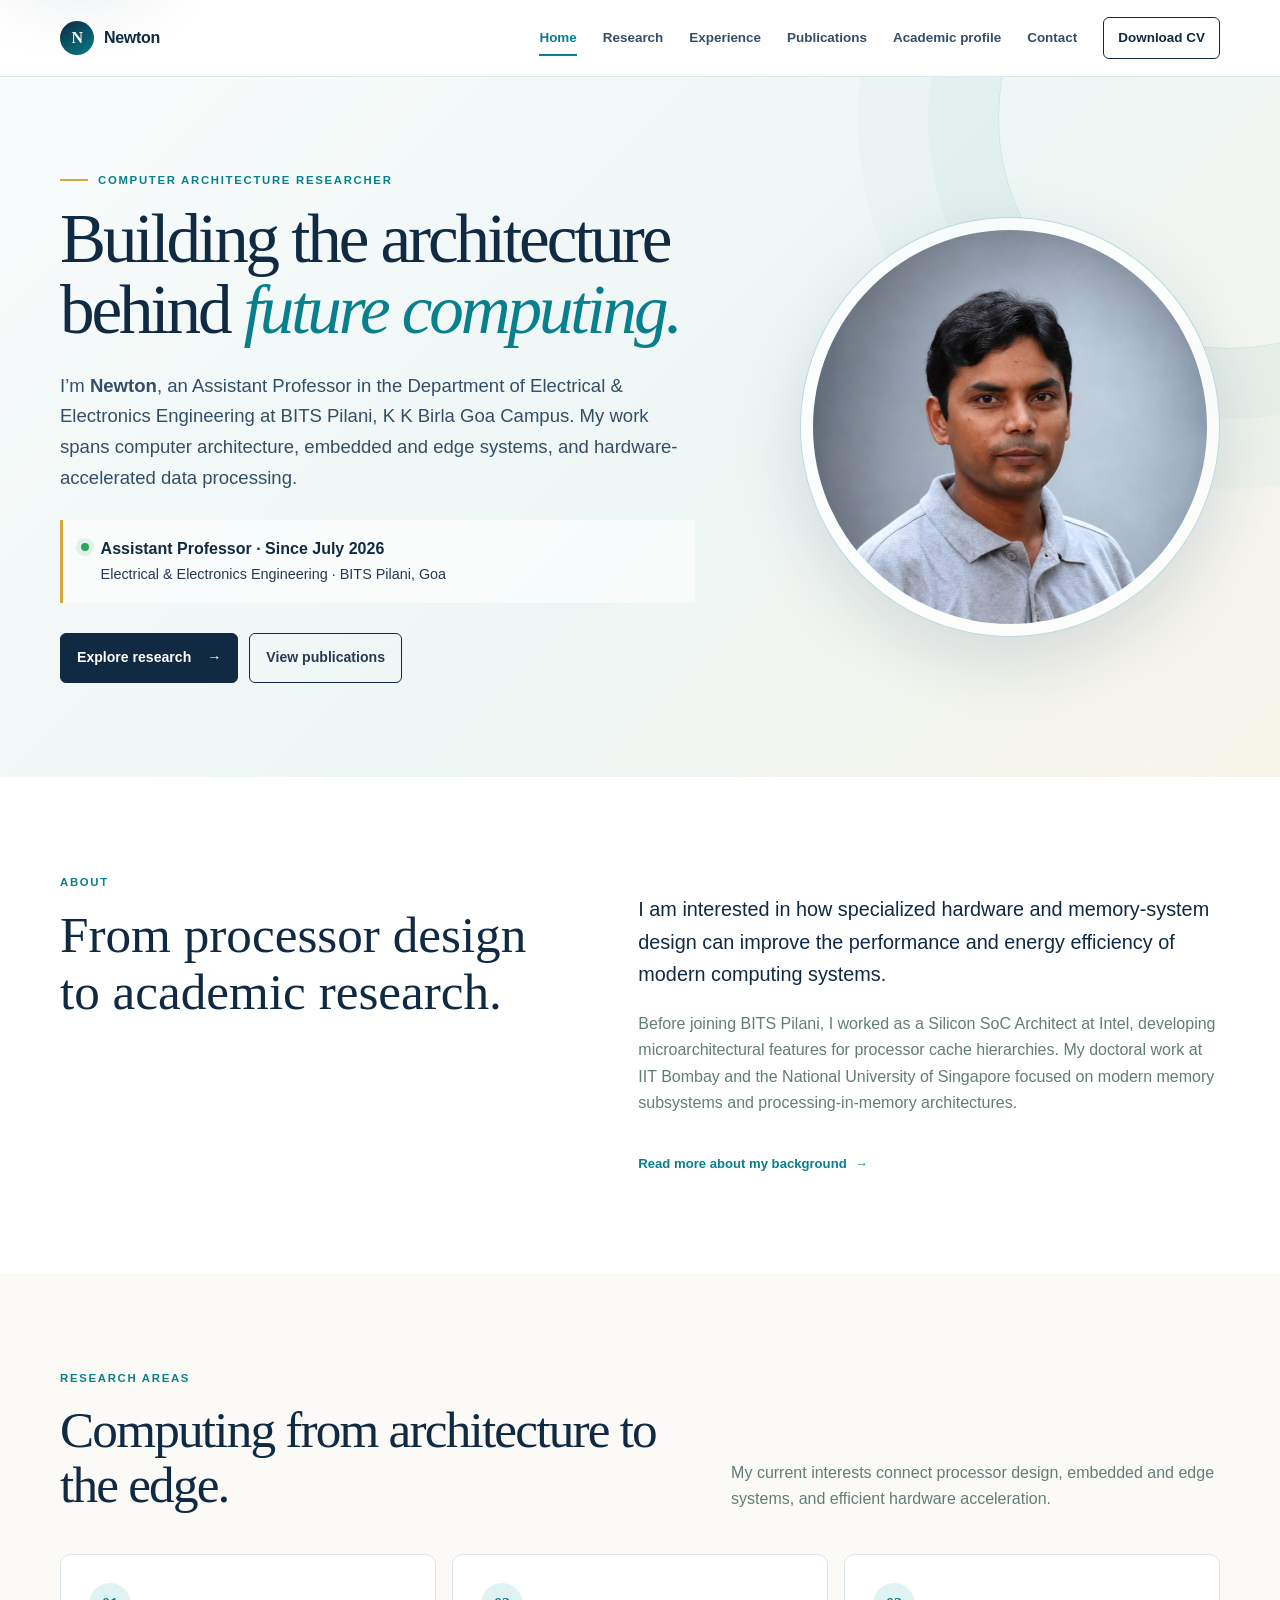
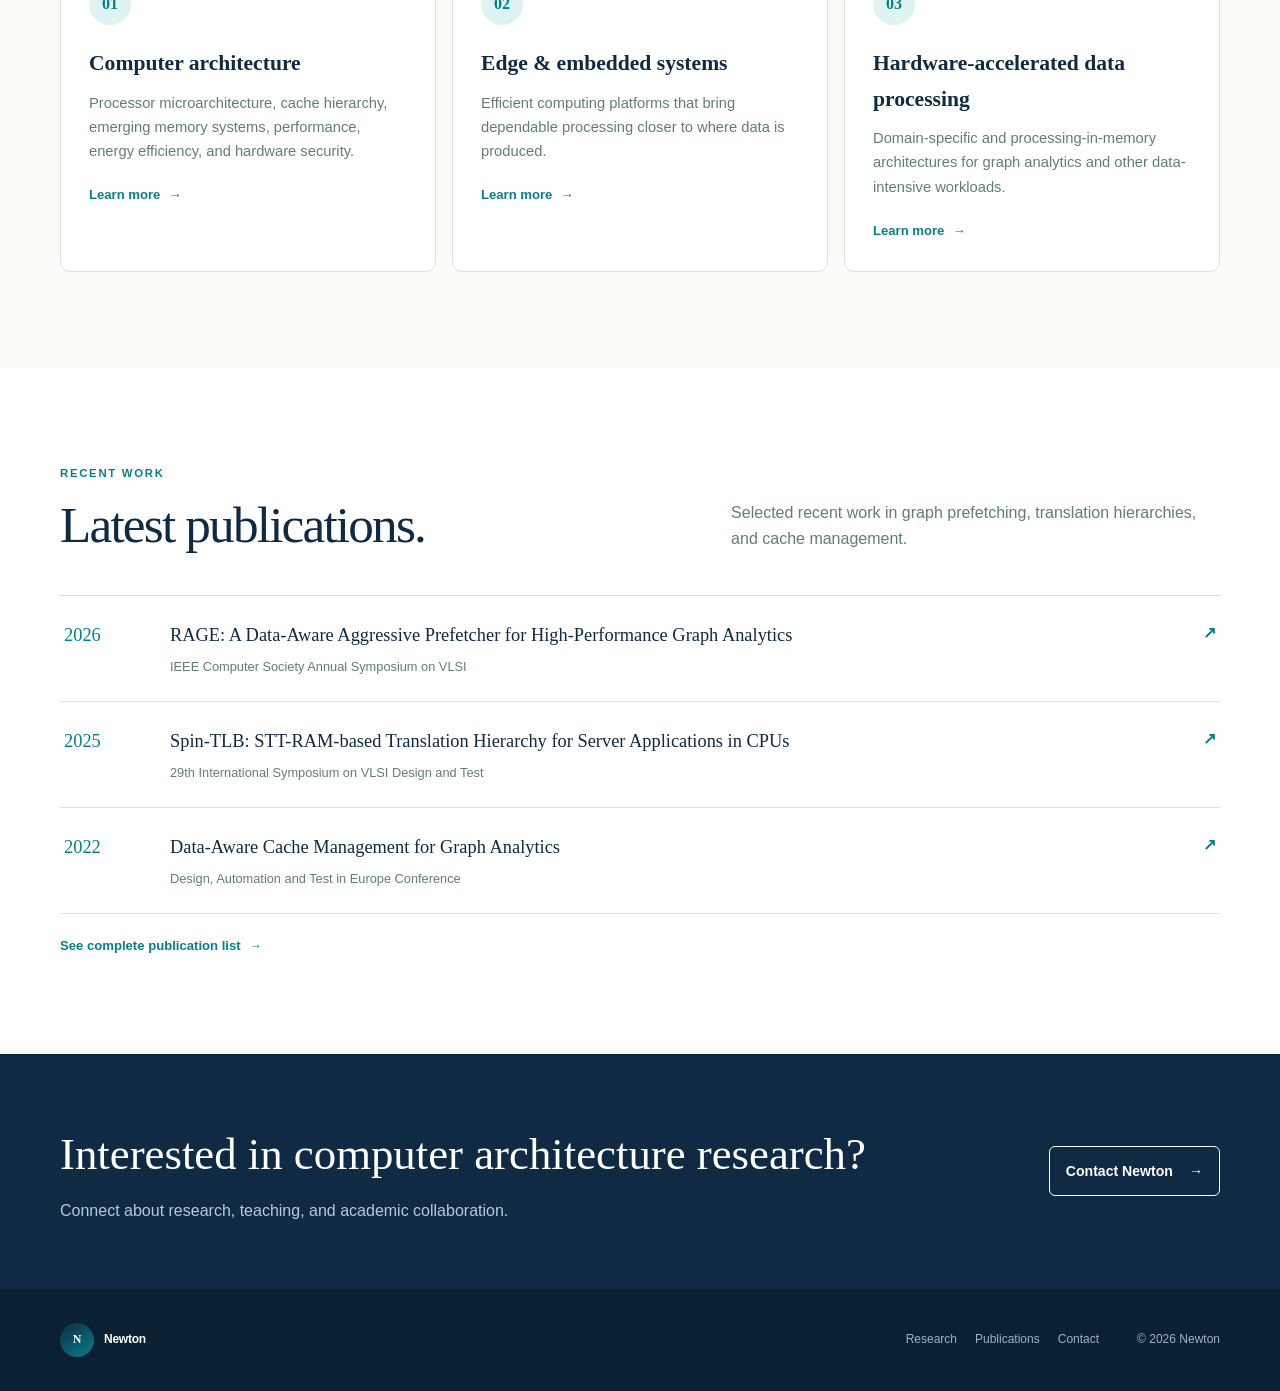
==== index.html @ 0b0a49d7 "Publish complete Newton academic website" ====
<!doctype html>
<html lang="en">
<head>
  <meta charset="utf-8"><meta name="viewport" content="width=device-width,initial-scale=1">
  <meta name="description" content="Newton is an Assistant Professor of Electrical and Electronics Engineering at BITS Pilani, Goa, working in computer architecture, edge and embedded systems, and hardware-accelerated data processing.">
  <meta name="author" content="Newton"><meta name="theme-color" content="#102a43">
  <meta property="og:type" content="website"><meta property="og:title" content="Newton | Computer Architecture Researcher"><meta property="og:description" content="Researching secure, energy-efficient, high-performance computer systems."><meta property="og:image" content="assets/images/newton-professional-portrait.jpg">
  <meta name="twitter:card" content="summary_large_image"><title>Newton | Computer Architecture Researcher</title>
  <link rel="icon" type="image/png" href="assets/images/favicon.png"><link rel="stylesheet" href="assets/css/main.css"><script src="assets/js/main.js" defer></script>
</head>
<body>
  <a class="skip-link" href="#main">Skip to content</a>
  <header class="site-header"><nav class="nav container" aria-label="Primary navigation"><a class="brand" href="index.html"><span class="brand-mark">N</span><span>Newton</span></a><button class="menu-button" type="button" aria-label="Open navigation" aria-expanded="false" data-menu-button><i></i><i></i><i></i></button><div class="nav-links" data-menu><a href="index.html" aria-current="page">Home</a><a href="research.html">Research</a><a href="experience.html">Experience</a><a href="publications.html">Publications</a><a href="academic.html">Academic profile</a><a href="contact.html">Contact</a><a class="cv-link" href="assets/docs/NewtonResume_Detailed.pdf" download>Download CV</a></div></nav></header>
  <main id="main">
    <section class="hero"><div class="container hero-grid"><div><p class="eyebrow">Computer architecture researcher</p><h1>Building the architecture behind <span class="accent">future computing.</span></h1><p class="lead">I’m <strong>Newton</strong>, an Assistant Professor in the Department of Electrical &amp; Electronics Engineering at BITS Pilani, K K Birla Goa Campus. My work spans computer architecture, embedded and edge systems, and hardware-accelerated data processing.</p><div class="hero-role"><span></span><p><strong>Assistant Professor · Since July 2026</strong>Electrical &amp; Electronics Engineering · BITS Pilani, Goa</p></div><div class="actions"><a class="button primary" href="research.html">Explore research <span>→</span></a><a class="button secondary" href="publications.html">View publications</a></div></div><div class="portrait-shell"><div class="portrait-ring"><img src="assets/images/newton-professional-portrait.jpg" alt="Professional portrait of Newton" width="720" height="1200"></div></div></div></section>
    <section class="section"><div class="container profile-grid"><div><p class="kicker">About</p><h2>From processor design to academic research.</h2></div><div class="profile-body"><p>I am interested in how specialized hardware and memory-system design can improve the performance and energy efficiency of modern computing systems.</p><p>Before joining BITS Pilani, I worked as a Silicon SoC Architect at Intel, developing microarchitectural features for processor cache hierarchies. My doctoral work at IIT Bombay and the National University of Singapore focused on modern memory subsystems and processing-in-memory architectures.</p><a class="link-arrow" href="experience.html">Read more about my background <span>→</span></a></div></div></section>
    <section class="section alt"><div class="container"><div class="section-heading"><div><p class="kicker">Research areas</p><h2>Computing from architecture to the edge.</h2></div><p>My current interests connect processor design, embedded and edge systems, and efficient hardware acceleration.</p></div><div class="card-grid"><article class="card"><span class="card-icon">01</span><h3>Computer architecture</h3><p>Processor microarchitecture, cache hierarchy, emerging memory systems, performance, energy efficiency, and hardware security.</p><a class="link-arrow" href="research.html#architecture">Learn more <span>→</span></a></article><article class="card"><span class="card-icon">02</span><h3>Edge &amp; embedded systems</h3><p>Efficient computing platforms that bring dependable processing closer to where data is produced.</p><a class="link-arrow" href="research.html#edge">Learn more <span>→</span></a></article><article class="card"><span class="card-icon">03</span><h3>Hardware-accelerated data processing</h3><p>Domain-specific and processing-in-memory architectures for graph analytics and other data-intensive workloads.</p><a class="link-arrow" href="research.html#accelerators">Learn more <span>→</span></a></article></div></div></section>
    <section class="section"><div class="container"><div class="section-heading"><div><p class="kicker">Recent work</p><h2>Latest publications.</h2></div><p>Selected recent work in graph prefetching, translation hierarchies, and cache management.</p></div><div class="preview-list"><a class="preview-item" href="https://ieee-isvlsi.github.io/ISVLSI_2026_Website/program/index.html" target="_blank" rel="noopener noreferrer"><span class="preview-year">2026</span><div><h3>RAGE: A Data-Aware Aggressive Prefetcher for High-Performance Graph Analytics</h3><p>IEEE Computer Society Annual Symposium on VLSI</p></div><b>↗</b></a><a class="preview-item" href="https://www.vdat.org.in/mpro/1d/" target="_blank" rel="noopener noreferrer"><span class="preview-year">2025</span><div><h3>Spin-TLB: STT-RAM-based Translation Hierarchy for Server Applications in CPUs</h3><p>29th International Symposium on VLSI Design and Test</p></div><b>↗</b></a><a class="preview-item" href="https://past.date-conference.com/proceedings-archive/2022/pdf/0774.pdf" target="_blank" rel="noopener noreferrer"><span class="preview-year">2022</span><div><h3>Data-Aware Cache Management for Graph Analytics</h3><p>Design, Automation and Test in Europe Conference</p></div><b>↗</b></a></div><a class="link-arrow" href="publications.html">See complete publication list <span>→</span></a></div></section>
    <section class="cta-strip"><div class="container"><div><h2>Interested in computer architecture research?</h2><p>Connect about research, teaching, and academic collaboration.</p></div><a class="button" href="contact.html">Contact Newton <span>→</span></a></div></section>
  </main>
  <footer class="site-footer"><div class="container footer-inner"><a class="brand" href="index.html"><span class="brand-mark">N</span><span>Newton</span></a><div class="footer-links"><a href="research.html">Research</a><a href="publications.html">Publications</a><a href="contact.html">Contact</a></div><span>© <span data-current-year>2026</span> Newton</span></div></footer>
</body></html>
---- assets/css/main.css ----
:root{--navy:#102a43;--navy-2:#1b3a52;--teal:#087f8c;--teal-light:#dff3f3;--gold:#d5a841;--paper:#fbfaf7;--white:#fff;--ink:#243b53;--muted:#627d78;--line:#d9e2e8;--shadow:0 24px 70px rgba(16,42,67,.13);--max:1160px}*{box-sizing:border-box}html{scroll-behavior:smooth}body{margin:0;color:var(--ink);background:var(--white);font-family:Inter,ui-sans-serif,-apple-system,BlinkMacSystemFont,"Segoe UI",sans-serif;line-height:1.65;-webkit-font-smoothing:antialiased}body.menu-open{overflow:hidden}a{color:inherit}.container{width:min(calc(100% - 44px),var(--max));margin-inline:auto}.skip-link{position:fixed;top:-80px;left:14px;z-index:100;background:#fff;padding:.65rem 1rem;border-radius:.4rem;box-shadow:var(--shadow)}.skip-link:focus{top:14px}.sr-only{position:absolute!important;width:1px!important;height:1px!important;padding:0!important;margin:-1px!important;overflow:hidden!important;clip:rect(0,0,0,0)!important;white-space:nowrap!important;border:0!important}.site-header{position:sticky;top:0;z-index:40;background:rgba(255,255,255,.94);backdrop-filter:blur(16px);border-bottom:1px solid rgba(217,226,232,.8)}.nav{height:76px;display:flex;align-items:center;justify-content:space-between;gap:30px}.brand{display:flex;align-items:center;gap:10px;text-decoration:none;color:var(--navy);font-weight:850;letter-spacing:-.02em}.brand-mark{width:34px;height:34px;display:grid;place-items:center;border-radius:50%;color:#fff;background:linear-gradient(145deg,var(--navy),var(--teal));font-family:Georgia,serif}.nav-links{display:flex;align-items:center;gap:26px}.nav-links a{position:relative;text-decoration:none;font-size:.84rem;font-weight:720;color:#334e68}.nav-links a[aria-current="page"],.nav-links a:hover{color:var(--teal)}.nav-links a:not(.cv-link):after{content:"";position:absolute;height:2px;left:0;right:100%;bottom:-7px;background:var(--teal);transition:right .2s}.nav-links a:hover:after,.nav-links a[aria-current="page"]:after{right:0}.nav-links .cv-link{padding:.58rem .88rem;border:1px solid var(--navy);border-radius:6px;color:var(--navy)}.nav-links .cv-link:hover{color:#fff;background:var(--navy)}.menu-button{display:none;width:42px;height:42px;border:0;background:none;padding:8px;cursor:pointer}.menu-button i{display:block;height:2px;width:24px;margin:5px auto;background:var(--navy);transition:.2s}.hero{position:relative;overflow:hidden;background:linear-gradient(135deg,#f8fbfb 0%,#eef6f5 56%,#f8f4ea 100%);min-height:700px;display:grid;align-items:center}.hero:after{content:"";position:absolute;width:460px;height:460px;right:-180px;top:-190px;border:1px solid rgba(8,127,140,.13);border-radius:50%;box-shadow:0 0 0 70px rgba(8,127,140,.03),0 0 0 140px rgba(8,127,140,.025)}.hero-grid{position:relative;z-index:1;display:grid;grid-template-columns:1.2fr .8fr;gap:8vw;align-items:center;padding:82px 0}.eyebrow,.kicker{margin:0 0 .9rem;color:var(--teal);font-size:.71rem;font-weight:850;letter-spacing:.15em;text-transform:uppercase}.eyebrow{display:flex;align-items:center;gap:10px}.eyebrow:before{content:"";width:28px;height:2px;background:var(--gold)}h1,h2,h3{color:var(--navy)}h1{font-family:Georgia,"Times New Roman",serif;font-size:clamp(3rem,5.4vw,5.3rem);font-weight:500;letter-spacing:-.045em;line-height:1.02;margin:0 0 1.6rem}.accent{color:var(--teal);font-style:italic}.lead{max-width:700px;font-size:1.16rem;color:#334e68}.hero-role{display:flex;align-items:start;gap:12px;margin:1.7rem 0;padding:1rem 1.1rem;border-left:3px solid var(--gold);background:rgba(255,255,255,.62);max-width:660px}.hero-role span{width:8px;height:8px;margin-top:7px;border-radius:50%;background:#2aa65a;box-shadow:0 0 0 5px rgba(42,166,90,.13)}.hero-role p{margin:0;font-size:.9rem}.hero-role strong{display:block;color:var(--navy);font-size:1rem}.actions{display:flex;flex-wrap:wrap;gap:11px;margin-top:1.9rem}.button{display:inline-flex;align-items:center;gap:16px;padding:.78rem 1rem;border-radius:6px;text-decoration:none;font-weight:780;font-size:.88rem;border:1px solid var(--navy);transition:.2s}.button.primary{background:var(--navy);color:#fff}.button.primary:hover{background:var(--teal);border-color:var(--teal)}.button.secondary:hover{background:#fff}.portrait-shell{position:relative;width:min(100%,420px);aspect-ratio:1;justify-self:end}.portrait-ring{width:100%;height:100%;padding:12px;border:1px solid rgba(8,127,140,.28);border-radius:50%;box-shadow:var(--shadow);background:rgba(255,255,255,.75)}.portrait-ring img{display:block;width:100%;height:100%;object-fit:cover;object-position:center 22%;border-radius:50%}.portrait-label{position:absolute;right:-12px;bottom:24px;padding:.72rem 1rem;border-radius:8px;background:#fff;box-shadow:0 12px 32px rgba(16,42,67,.16);font-size:.72rem;font-weight:800;letter-spacing:.07em;text-transform:uppercase;color:var(--teal)}.section{padding:96px 0}.section.alt{background:var(--paper)}.section-heading{display:grid;grid-template-columns:1fr .8fr;gap:60px;align-items:end;margin-bottom:42px}.section-heading h2,.page-intro h1{font-family:Georgia,"Times New Roman",serif;font-weight:500;letter-spacing:-.035em;line-height:1.08}.section-heading h2{font-size:clamp(2.25rem,4vw,3.35rem);margin:0}.section-heading>p{color:var(--muted);margin:0}.card-grid{display:grid;grid-template-columns:repeat(3,1fr);gap:16px}.card{padding:28px;border:1px solid var(--line);border-radius:10px;background:#fff}.card-icon{display:grid;place-items:center;width:42px;height:42px;border-radius:50%;background:var(--teal-light);color:var(--teal);font-family:Georgia,serif;font-weight:700}.card h3{margin:1.3rem 0 .55rem;font-family:Georgia,serif;font-size:1.35rem}.card p{margin:0;color:var(--muted);font-size:.92rem}.link-arrow{display:inline-flex;align-items:center;gap:8px;margin-top:1.3rem;color:var(--teal);text-decoration:none;font-size:.82rem;font-weight:800}.link-arrow:hover{gap:13px}.profile-grid{display:grid;grid-template-columns:.9fr 1.1fr;gap:8vw}.profile-grid h2{font-family:Georgia,serif;font-size:clamp(2.2rem,4vw,3.4rem);font-weight:500;line-height:1.12;margin:.4rem 0}.profile-body>p:first-child{font-size:1.24rem;color:var(--navy)}.profile-body p{color:var(--muted)}.facts{display:grid;grid-template-columns:repeat(3,1fr);gap:1px;margin-top:2rem;background:var(--line);border:1px solid var(--line)}.fact{padding:18px;background:#fff}.fact strong{display:block;font-family:Georgia,serif;font-size:1.55rem;color:var(--teal)}.fact span{font-size:.7rem;line-height:1.3;text-transform:uppercase;letter-spacing:.08em;color:var(--muted)}.preview-list{border-top:1px solid var(--line)}.preview-item{display:grid;grid-template-columns:82px 1fr auto;gap:24px;align-items:start;padding:24px 4px;border-bottom:1px solid var(--line);text-decoration:none}.preview-year{color:var(--teal);font-family:Georgia,serif;font-size:1.15rem}.preview-item h3{font-family:Georgia,serif;font-size:1.15rem;font-weight:500;margin:0 0 .35rem}.preview-item p{font-size:.8rem;color:var(--muted);margin:0}.preview-item b{color:var(--teal);transition:transform .2s}.preview-item:hover b{transform:translate(3px,-3px)}.cta-strip{padding:64px 0;background:var(--navy);color:#fff}.cta-strip .container{display:flex;align-items:center;justify-content:space-between;gap:40px}.cta-strip h2{color:#fff;font-family:Georgia,serif;font-size:clamp(2rem,3.5vw,3rem);font-weight:500;margin:0}.cta-strip p{color:#b7cad8;margin:.4rem 0 0}.cta-strip .button{border-color:#fff;color:#fff}.page-hero{position:relative;overflow:hidden;padding:92px 0 74px;background:linear-gradient(125deg,#f8fbfb,#eff5f4)}.page-hero:after{content:"";position:absolute;right:-70px;bottom:-190px;width:360px;height:360px;border:1px solid rgba(8,127,140,.14);border-radius:50%}.breadcrumbs{font-size:.74rem;color:var(--muted);margin-bottom:2rem}.breadcrumbs a{text-decoration:none;color:var(--teal)}.page-intro{max-width:850px;position:relative;z-index:1}.page-intro h1{font-size:clamp(2.8rem,5vw,4.7rem);margin:0 0 1.2rem}.page-intro .lead{margin-bottom:0}.research-grid{display:grid;grid-template-columns:repeat(2,1fr);gap:18px}.research-card{padding:32px;border:1px solid var(--line);border-radius:10px;background:#fff}.research-card .num{font-family:Georgia,serif;color:var(--gold)}.research-card h2{font-family:Georgia,serif;font-weight:500;font-size:1.65rem;margin:2.5rem 0 .7rem}.research-card p{color:var(--muted)}.tags{display:flex;flex-wrap:wrap;gap:7px;margin-top:1.2rem}.tags span{padding:.33rem .58rem;border:1px solid var(--line);border-radius:99px;color:var(--teal);font-size:.69rem;font-weight:700}.callout{margin-top:26px;padding:28px;border-left:3px solid var(--gold);background:var(--paper)}.callout h3{font-family:Georgia,serif;margin:0 0 .6rem}.callout p{margin:0;color:var(--muted)}.timeline{max-width:920px}.timeline-item{position:relative;display:grid;grid-template-columns:180px 1fr;gap:34px;padding:0 0 52px 30px;border-left:1px solid var(--line)}.timeline-item:before{content:"";position:absolute;left:-5px;top:7px;width:9px;height:9px;border-radius:50%;background:var(--teal);box-shadow:0 0 0 6px var(--teal-light)}.timeline-item:last-child{padding-bottom:0}.timeline-date{color:var(--teal);font-size:.78rem;font-weight:850;letter-spacing:.05em}.timeline-item h2{font-family:Georgia,serif;font-size:1.5rem;font-weight:500;margin:0}.org{color:var(--teal);font-weight:720;margin:.2rem 0 .7rem}.timeline-item p:last-child{color:var(--muted);margin-bottom:0}.timeline-item ul{padding-left:1.1rem;color:var(--muted)}.filter-bar{display:grid;grid-template-columns:1fr auto;gap:12px;padding:18px;border:1px solid var(--line);border-radius:10px;background:#fff;margin-bottom:34px}.search-wrap{position:relative}.search-wrap input{width:100%;height:44px;padding:0 14px 0 40px;border:1px solid var(--line);border-radius:6px;font:inherit;color:var(--ink)}.search-wrap:before{content:"⌕";position:absolute;left:15px;top:6px;color:var(--teal);font-size:1.25rem}.filter-bar select{height:44px;min-width:150px;padding:0 34px 0 12px;border:1px solid var(--line);border-radius:6px;background:#fff;color:var(--ink)}.publication-count{font-size:.8rem;color:var(--muted);margin-bottom:12px}.publication-list{border-top:1px solid var(--line)}.publication{display:grid;grid-template-columns:82px 1fr;gap:24px;padding:27px 4px;border-bottom:1px solid var(--line)}.publication[hidden]{display:none}.pub-year{font-family:Georgia,serif;font-size:1.25rem;color:var(--teal)}.venue{color:var(--gold);font-size:.68rem;font-weight:850;letter-spacing:.1em;text-transform:uppercase}.publication h2{font-family:Georgia,serif;font-size:1.28rem;font-weight:500;line-height:1.35;margin:.25rem 0 .55rem}.publication p{margin:0;color:var(--muted);font-size:.85rem}.publication strong{color:var(--navy)}.academic-grid{display:grid;grid-template-columns:repeat(3,1fr);gap:16px}.degree-card{padding:28px;border:1px solid var(--line);border-radius:10px}.degree-card .degree{color:var(--teal);font-weight:850;font-size:.7rem;letter-spacing:.1em}.degree-card h2{font-family:Georgia,serif;font-weight:500;font-size:1.4rem;line-height:1.3;margin:1.7rem 0 .4rem}.degree-card p{min-height:54px;color:var(--muted)}.degree-meta{display:flex;justify-content:space-between;border-top:1px solid var(--line);padding-top:1rem;font-size:.74rem;color:var(--teal)}.degree-card small{display:block;margin-top:1rem;color:var(--muted)}.two-panels{display:grid;grid-template-columns:1fr 1fr;gap:8vw}.list-clean{list-style:none;margin:1.5rem 0 0;padding:0}.list-clean li{display:grid;grid-template-columns:78px 1fr;gap:14px;padding:18px 0;border-top:1px solid var(--line)}.list-clean li>span{font-size:.7rem;font-weight:850;color:var(--teal)}.list-clean strong{display:block;color:var(--navy)}.list-clean p{margin:2px 0;color:var(--muted);font-size:.83rem}.skill-block{margin:1.7rem 0}.skill-block h3{font-family:Georgia,serif;margin:0 0 .7rem}.skills{display:flex;flex-wrap:wrap;gap:8px}.skills span{padding:.45rem .7rem;background:var(--teal-light);border-radius:99px;color:var(--teal);font-size:.72rem;font-weight:750}.contact-grid{display:grid;grid-template-columns:.9fr 1.1fr;gap:9vw}.contact-copy h2{font-family:Georgia,serif;font-size:clamp(2.1rem,3.7vw,3.2rem);font-weight:500;line-height:1.15;margin:.4rem 0 1rem}.contact-copy p{color:var(--muted)}.contact-card{border:1px solid var(--line);border-radius:12px;padding:30px;background:#fff;box-shadow:0 18px 50px rgba(16,42,67,.07)}.contact-link{display:grid;grid-template-columns:42px 1fr auto;gap:14px;align-items:center;padding:18px 0;border-bottom:1px solid var(--line);text-decoration:none}.contact-link:last-of-type{border-bottom:0}.contact-icon{display:grid;place-items:center;width:42px;height:42px;border-radius:50%;background:var(--teal-light);color:var(--teal);font-weight:850}.contact-link small{display:block;text-transform:uppercase;letter-spacing:.09em;font-size:.62rem;color:var(--muted)}.contact-link strong{font-size:.9rem;color:var(--navy)}.contact-link b{color:var(--teal)}.contact-note{margin-top:22px;padding:15px;background:var(--paper);color:var(--muted);font-size:.82rem;border-radius:6px}.site-footer{padding:34px 0;background:#0a2033;color:#9fb3c8}.footer-inner{display:grid;grid-template-columns:1fr auto auto;align-items:center;gap:38px;font-size:.75rem}.footer-inner .brand{color:#fff}.footer-links{display:flex;gap:18px}.footer-links a{text-decoration:none}.footer-links a:hover{color:#fff}.empty-state{padding:40px;text-align:center;color:var(--muted);border-bottom:1px solid var(--line)}@media(max-width:900px){.menu-button{display:block}.nav-links{position:fixed;inset:76px 0 auto;display:none;flex-direction:column;align-items:stretch;gap:0;padding:18px 22px 26px;background:#fff;border-bottom:1px solid var(--line);box-shadow:0 18px 32px rgba(16,42,67,.1)}.nav-links.open{display:flex}.nav-links a{padding:12px 4px}.nav-links a:after{display:none}.nav-links .cv-link{margin-top:7px;text-align:center}.hero-grid{grid-template-columns:1fr;text-align:center}.eyebrow{justify-content:center}.hero-role{margin-inline:auto;text-align:left}.actions{justify-content:center}.portrait-shell{justify-self:center;width:min(78vw,390px);margin-top:20px}.section-heading,.profile-grid,.contact-grid{grid-template-columns:1fr;gap:18px}.card-grid,.academic-grid{grid-template-columns:1fr}.two-panels{grid-template-columns:1fr;gap:55px}.footer-inner{grid-template-columns:1fr;justify-items:center;text-align:center;gap:12px}}@media(max-width:640px){.container{width:min(calc(100% - 30px),var(--max))}.hero{min-height:auto}.hero-grid{padding:60px 0 72px}.hero h1{font-size:clamp(2.65rem,13vw,4rem)}.section{padding:72px 0}.card-grid,.research-grid{grid-template-columns:1fr}.facts{grid-template-columns:1fr}.preview-item{grid-template-columns:60px 1fr;gap:10px}.preview-item b{display:none}.cta-strip .container{align-items:flex-start;flex-direction:column}.page-hero{padding:66px 0 56px}.timeline-item{grid-template-columns:1fr;gap:8px;padding-left:24px}.filter-bar{grid-template-columns:1fr}.publication{grid-template-columns:1fr;gap:4px}.academic-grid{grid-template-columns:1fr}.footer-links{flex-wrap:wrap;justify-content:center}}@media(prefers-reduced-motion:reduce){html{scroll-behavior:auto}*{transition:none!important}}
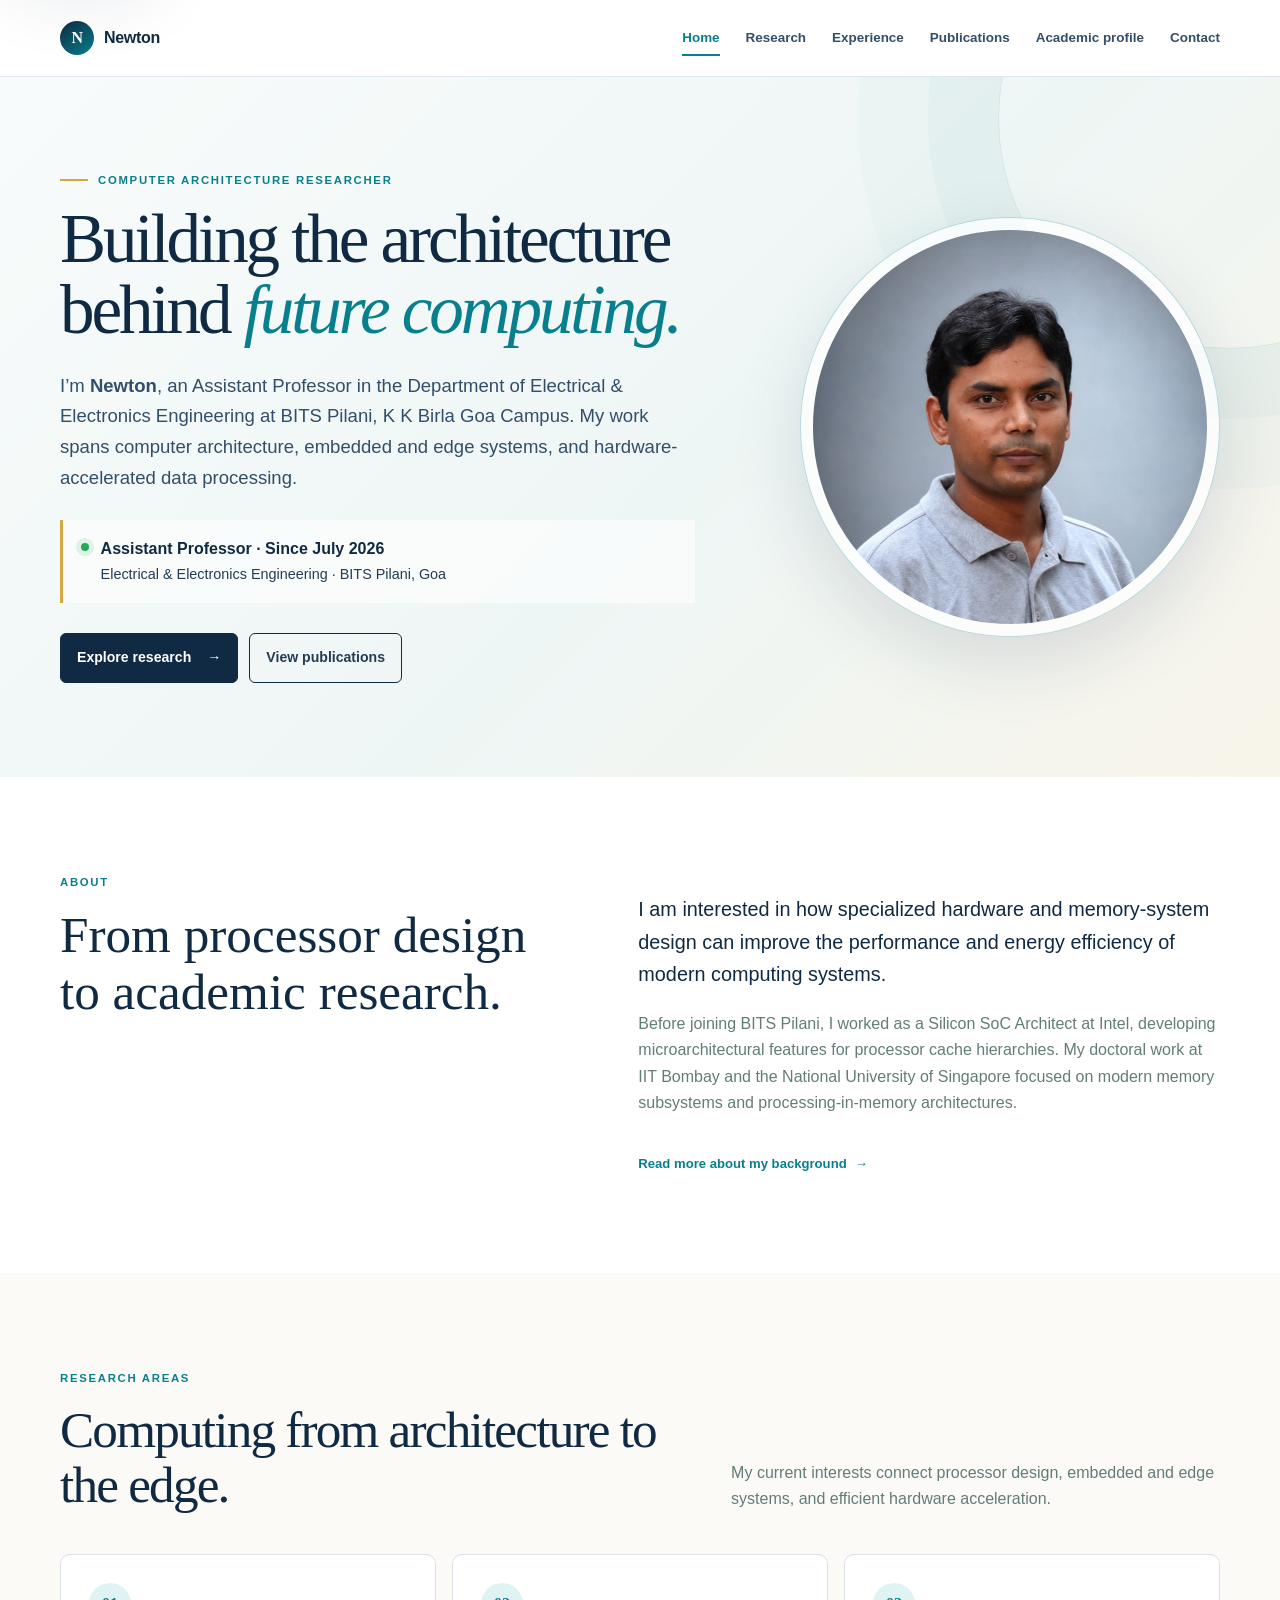
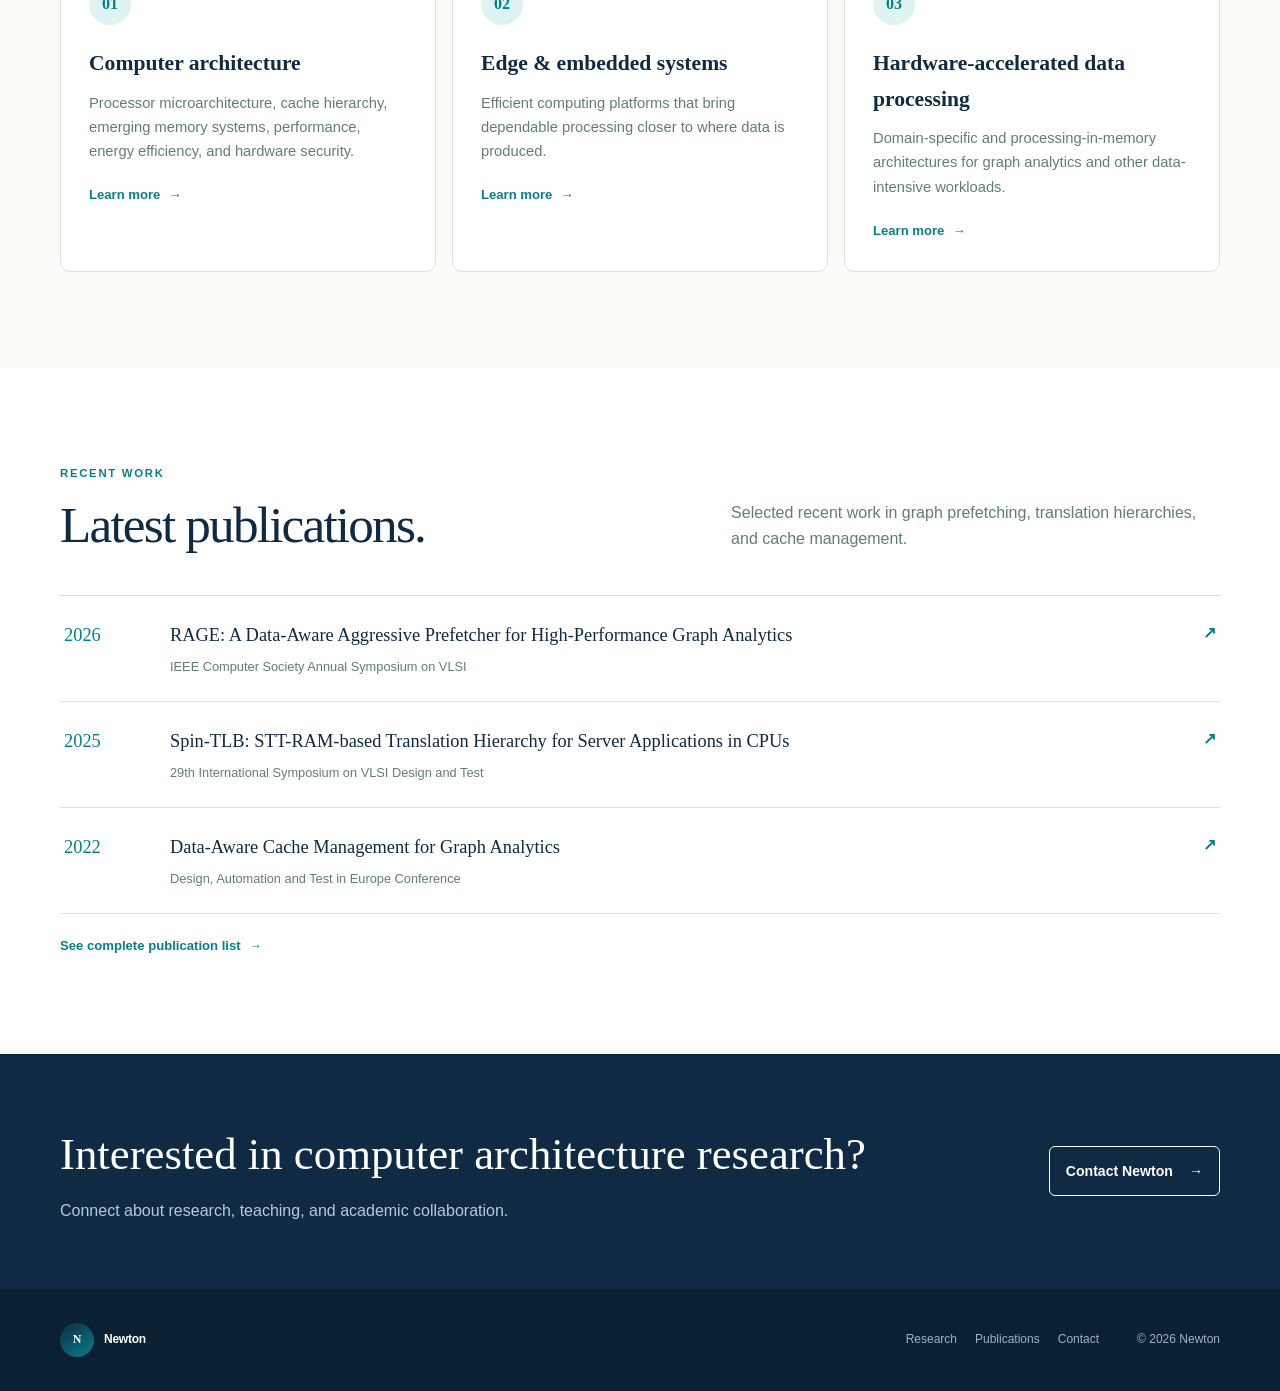
==== commit 01de89b4: "Removed CV download" ====
--- a/index.html
+++ b/index.html
@@ -10,7 +10,7 @@
 </head>
 <body>
   <a class="skip-link" href="#main">Skip to content</a>
-  <header class="site-header"><nav class="nav container" aria-label="Primary navigation"><a class="brand" href="index.html"><span class="brand-mark">N</span><span>Newton</span></a><button class="menu-button" type="button" aria-label="Open navigation" aria-expanded="false" data-menu-button><i></i><i></i><i></i></button><div class="nav-links" data-menu><a href="index.html" aria-current="page">Home</a><a href="research.html">Research</a><a href="experience.html">Experience</a><a href="publications.html">Publications</a><a href="academic.html">Academic profile</a><a href="contact.html">Contact</a><a class="cv-link" href="assets/docs/NewtonResume_Detailed.pdf" download>Download CV</a></div></nav></header>
+  <header class="site-header"><nav class="nav container" aria-label="Primary navigation"><a class="brand" href="index.html"><span class="brand-mark">N</span><span>Newton</span></a><button class="menu-button" type="button" aria-label="Open navigation" aria-expanded="false" data-menu-button><i></i><i></i><i></i></button><div class="nav-links" data-menu><a href="index.html" aria-current="page">Home</a><a href="research.html">Research</a><a href="experience.html">Experience</a><a href="publications.html">Publications</a><a href="academic.html">Academic profile</a><a href="contact.html">Contact</a></div></nav></header>
   <main id="main">
     <section class="hero"><div class="container hero-grid"><div><p class="eyebrow">Computer architecture researcher</p><h1>Building the architecture behind <span class="accent">future computing.</span></h1><p class="lead">I’m <strong>Newton</strong>, an Assistant Professor in the Department of Electrical &amp; Electronics Engineering at BITS Pilani, K K Birla Goa Campus. My work spans computer architecture, embedded and edge systems, and hardware-accelerated data processing.</p><div class="hero-role"><span></span><p><strong>Assistant Professor · Since July 2026</strong>Electrical &amp; Electronics Engineering · BITS Pilani, Goa</p></div><div class="actions"><a class="button primary" href="research.html">Explore research <span>→</span></a><a class="button secondary" href="publications.html">View publications</a></div></div><div class="portrait-shell"><div class="portrait-ring"><img src="assets/images/newton-professional-portrait.jpg" alt="Professional portrait of Newton" width="720" height="1200"></div></div></div></section>
     <section class="section"><div class="container profile-grid"><div><p class="kicker">About</p><h2>From processor design to academic research.</h2></div><div class="profile-body"><p>I am interested in how specialized hardware and memory-system design can improve the performance and energy efficiency of modern computing systems.</p><p>Before joining BITS Pilani, I worked as a Silicon SoC Architect at Intel, developing microarchitectural features for processor cache hierarchies. My doctoral work at IIT Bombay and the National University of Singapore focused on modern memory subsystems and processing-in-memory architectures.</p><a class="link-arrow" href="experience.html">Read more about my background <span>→</span></a></div></div></section>
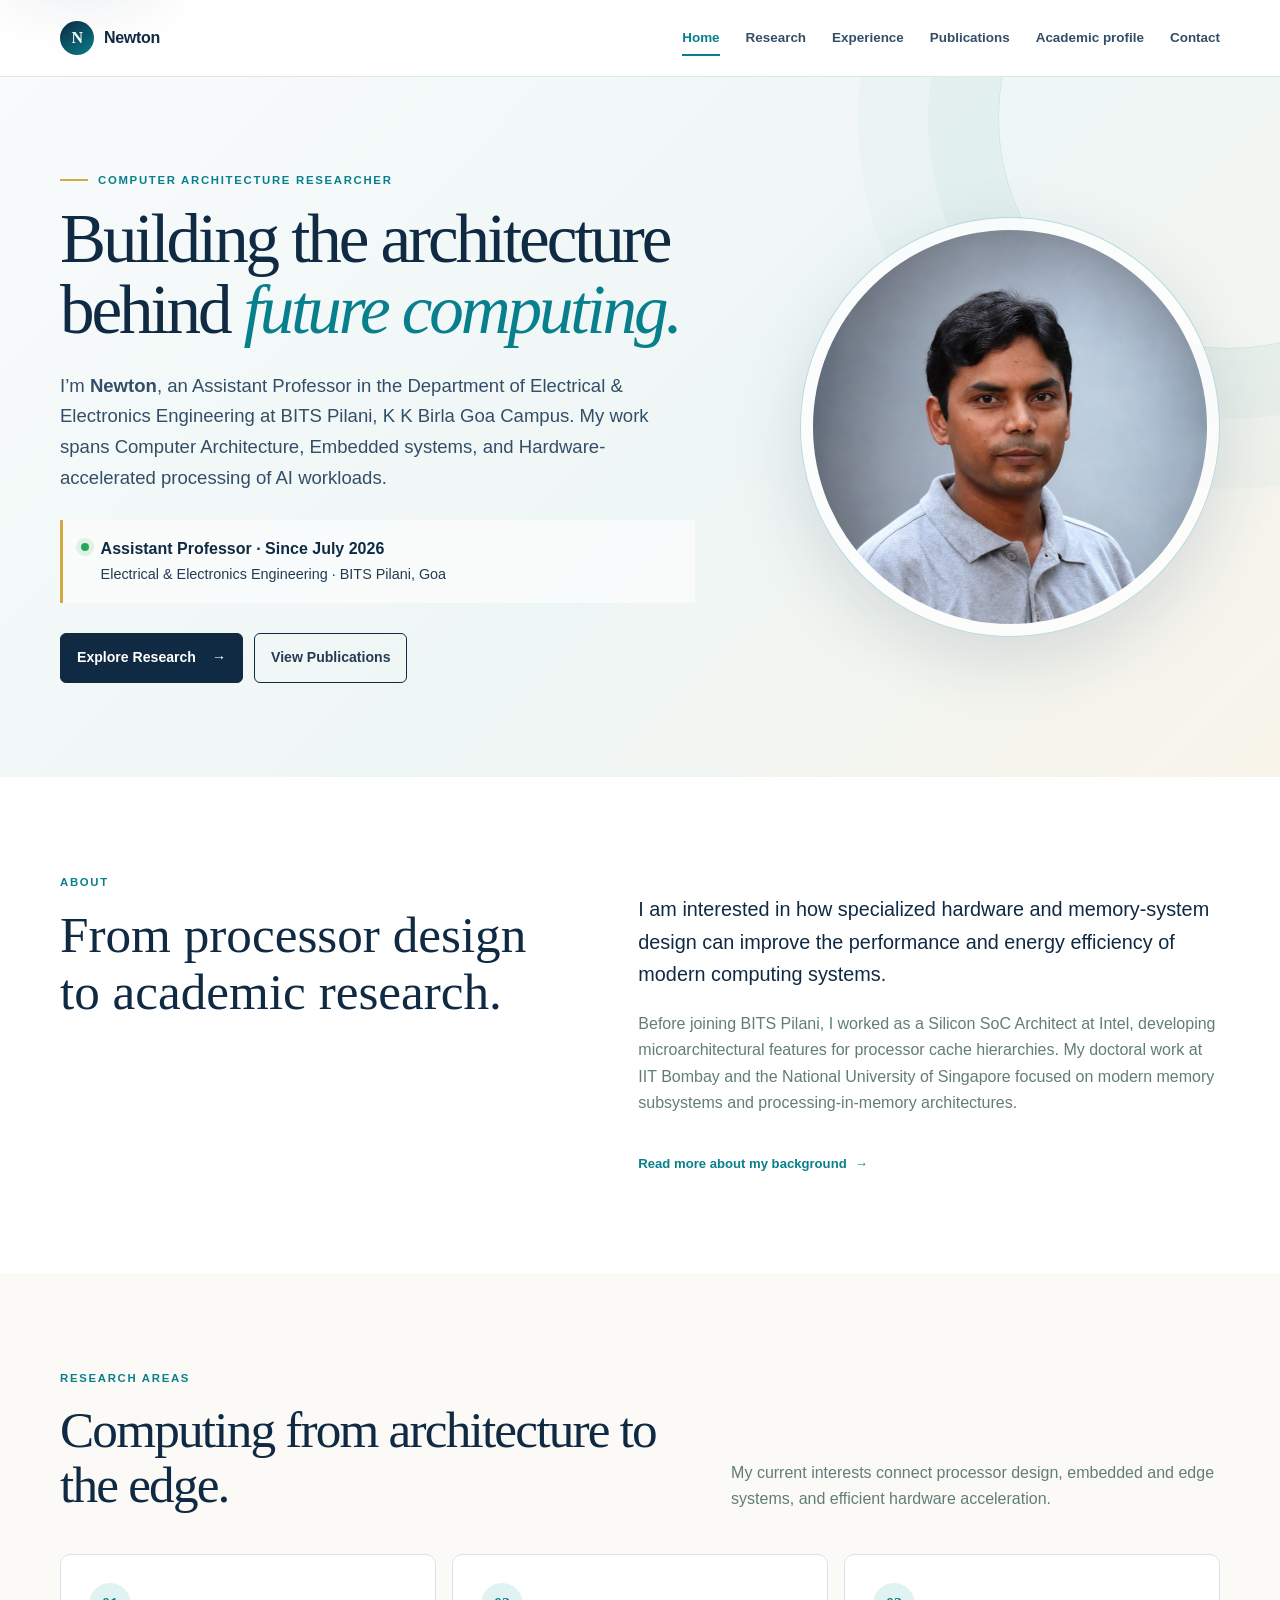
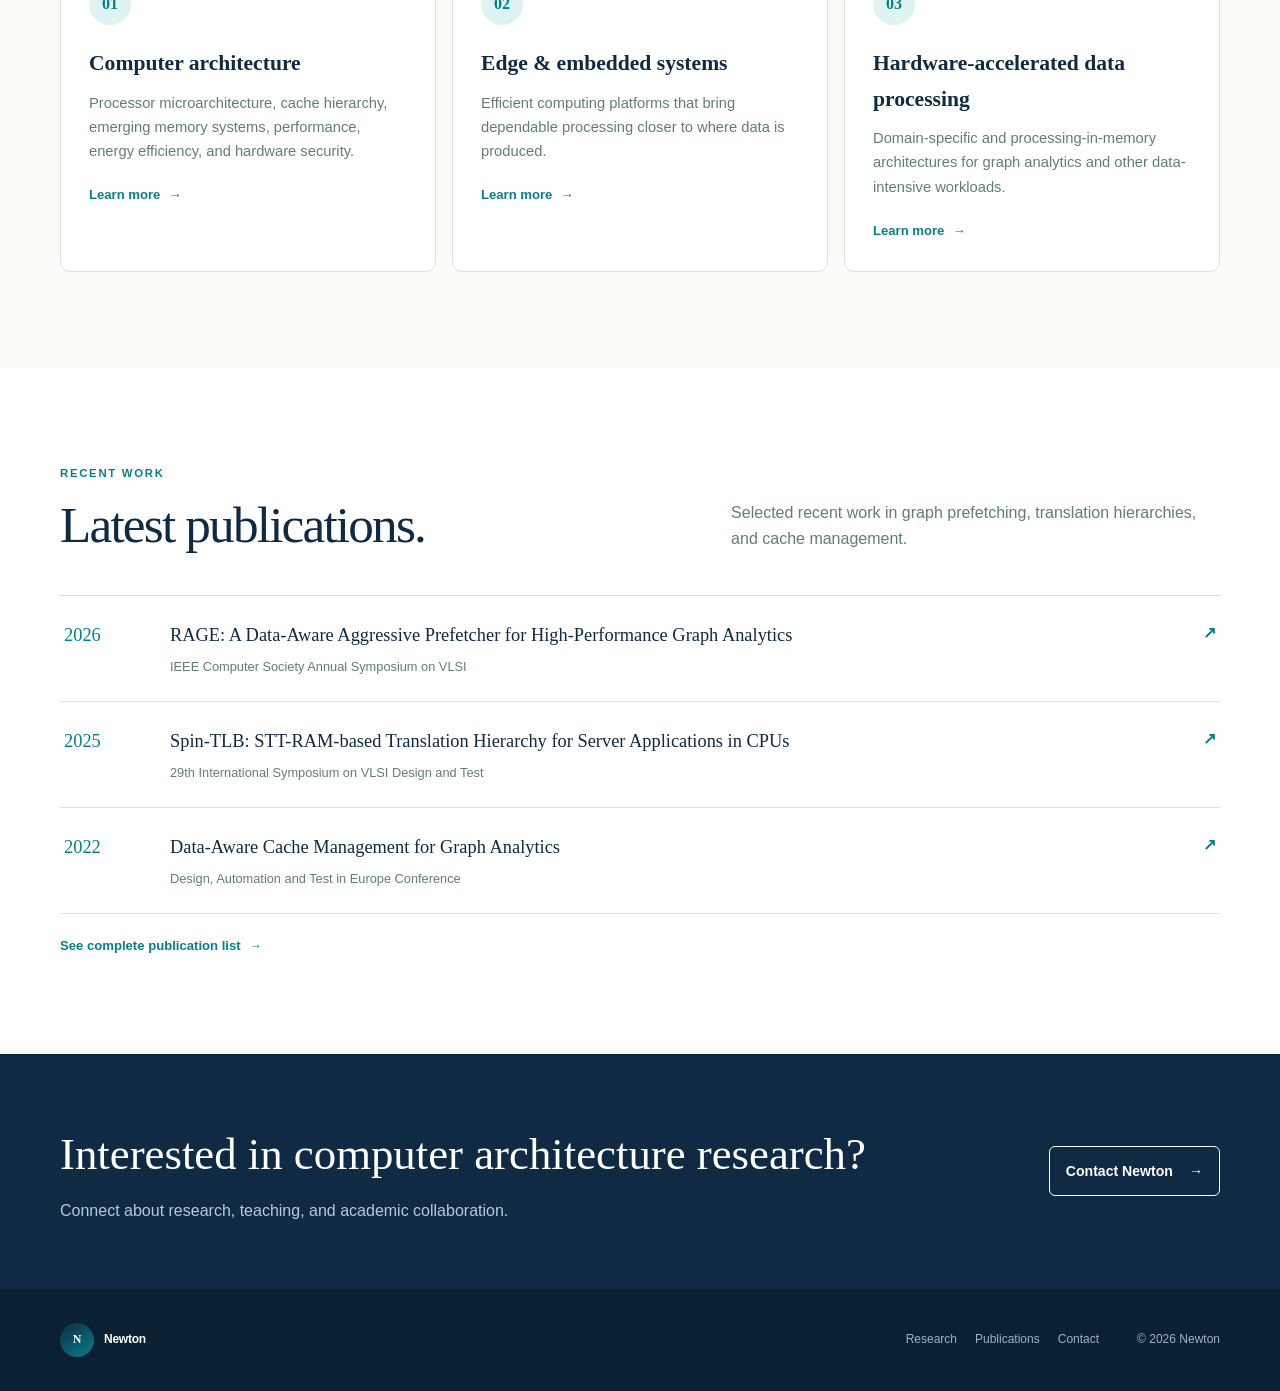
==== commit ca93f259: "Update index.html" ====
--- a/index.html
+++ b/index.html
@@ -12,7 +12,7 @@
   <a class="skip-link" href="#main">Skip to content</a>
   <header class="site-header"><nav class="nav container" aria-label="Primary navigation"><a class="brand" href="index.html"><span class="brand-mark">N</span><span>Newton</span></a><button class="menu-button" type="button" aria-label="Open navigation" aria-expanded="false" data-menu-button><i></i><i></i><i></i></button><div class="nav-links" data-menu><a href="index.html" aria-current="page">Home</a><a href="research.html">Research</a><a href="experience.html">Experience</a><a href="publications.html">Publications</a><a href="academic.html">Academic profile</a><a href="contact.html">Contact</a></div></nav></header>
   <main id="main">
-    <section class="hero"><div class="container hero-grid"><div><p class="eyebrow">Computer architecture researcher</p><h1>Building the architecture behind <span class="accent">future computing.</span></h1><p class="lead">I’m <strong>Newton</strong>, an Assistant Professor in the Department of Electrical &amp; Electronics Engineering at BITS Pilani, K K Birla Goa Campus. My work spans computer architecture, embedded and edge systems, and hardware-accelerated data processing.</p><div class="hero-role"><span></span><p><strong>Assistant Professor · Since July 2026</strong>Electrical &amp; Electronics Engineering · BITS Pilani, Goa</p></div><div class="actions"><a class="button primary" href="research.html">Explore research <span>→</span></a><a class="button secondary" href="publications.html">View publications</a></div></div><div class="portrait-shell"><div class="portrait-ring"><img src="assets/images/newton-professional-portrait.jpg" alt="Professional portrait of Newton" width="720" height="1200"></div></div></div></section>
+    <section class="hero"><div class="container hero-grid"><div><p class="eyebrow">Computer architecture researcher</p><h1>Building the architecture behind <span class="accent">future computing.</span></h1><p class="lead">I’m <strong>Newton</strong>, an Assistant Professor in the Department of Electrical &amp; Electronics Engineering at BITS Pilani, K K Birla Goa Campus. My work spans Computer Architecture, Embedded systems, and Hardware-accelerated processing of AI workloads.</p><div class="hero-role"><span></span><p><strong>Assistant Professor · Since July 2026</strong>Electrical &amp; Electronics Engineering · BITS Pilani, Goa</p></div><div class="actions"><a class="button primary" href="research.html">Explore Research <span>→</span></a><a class="button secondary" href="publications.html">View Publications</a></div></div><div class="portrait-shell"><div class="portrait-ring"><img src="assets/images/newton-professional-portrait.jpg" alt="Professional portrait of Newton" width="720" height="1200"></div></div></div></section>
     <section class="section"><div class="container profile-grid"><div><p class="kicker">About</p><h2>From processor design to academic research.</h2></div><div class="profile-body"><p>I am interested in how specialized hardware and memory-system design can improve the performance and energy efficiency of modern computing systems.</p><p>Before joining BITS Pilani, I worked as a Silicon SoC Architect at Intel, developing microarchitectural features for processor cache hierarchies. My doctoral work at IIT Bombay and the National University of Singapore focused on modern memory subsystems and processing-in-memory architectures.</p><a class="link-arrow" href="experience.html">Read more about my background <span>→</span></a></div></div></section>
     <section class="section alt"><div class="container"><div class="section-heading"><div><p class="kicker">Research areas</p><h2>Computing from architecture to the edge.</h2></div><p>My current interests connect processor design, embedded and edge systems, and efficient hardware acceleration.</p></div><div class="card-grid"><article class="card"><span class="card-icon">01</span><h3>Computer architecture</h3><p>Processor microarchitecture, cache hierarchy, emerging memory systems, performance, energy efficiency, and hardware security.</p><a class="link-arrow" href="research.html#architecture">Learn more <span>→</span></a></article><article class="card"><span class="card-icon">02</span><h3>Edge &amp; embedded systems</h3><p>Efficient computing platforms that bring dependable processing closer to where data is produced.</p><a class="link-arrow" href="research.html#edge">Learn more <span>→</span></a></article><article class="card"><span class="card-icon">03</span><h3>Hardware-accelerated data processing</h3><p>Domain-specific and processing-in-memory architectures for graph analytics and other data-intensive workloads.</p><a class="link-arrow" href="research.html#accelerators">Learn more <span>→</span></a></article></div></div></section>
     <section class="section"><div class="container"><div class="section-heading"><div><p class="kicker">Recent work</p><h2>Latest publications.</h2></div><p>Selected recent work in graph prefetching, translation hierarchies, and cache management.</p></div><div class="preview-list"><a class="preview-item" href="https://ieee-isvlsi.github.io/ISVLSI_2026_Website/program/index.html" target="_blank" rel="noopener noreferrer"><span class="preview-year">2026</span><div><h3>RAGE: A Data-Aware Aggressive Prefetcher for High-Performance Graph Analytics</h3><p>IEEE Computer Society Annual Symposium on VLSI</p></div><b>↗</b></a><a class="preview-item" href="https://www.vdat.org.in/mpro/1d/" target="_blank" rel="noopener noreferrer"><span class="preview-year">2025</span><div><h3>Spin-TLB: STT-RAM-based Translation Hierarchy for Server Applications in CPUs</h3><p>29th International Symposium on VLSI Design and Test</p></div><b>↗</b></a><a class="preview-item" href="https://past.date-conference.com/proceedings-archive/2022/pdf/0774.pdf" target="_blank" rel="noopener noreferrer"><span class="preview-year">2022</span><div><h3>Data-Aware Cache Management for Graph Analytics</h3><p>Design, Automation and Test in Europe Conference</p></div><b>↗</b></a></div><a class="link-arrow" href="publications.html">See complete publication list <span>→</span></a></div></section>
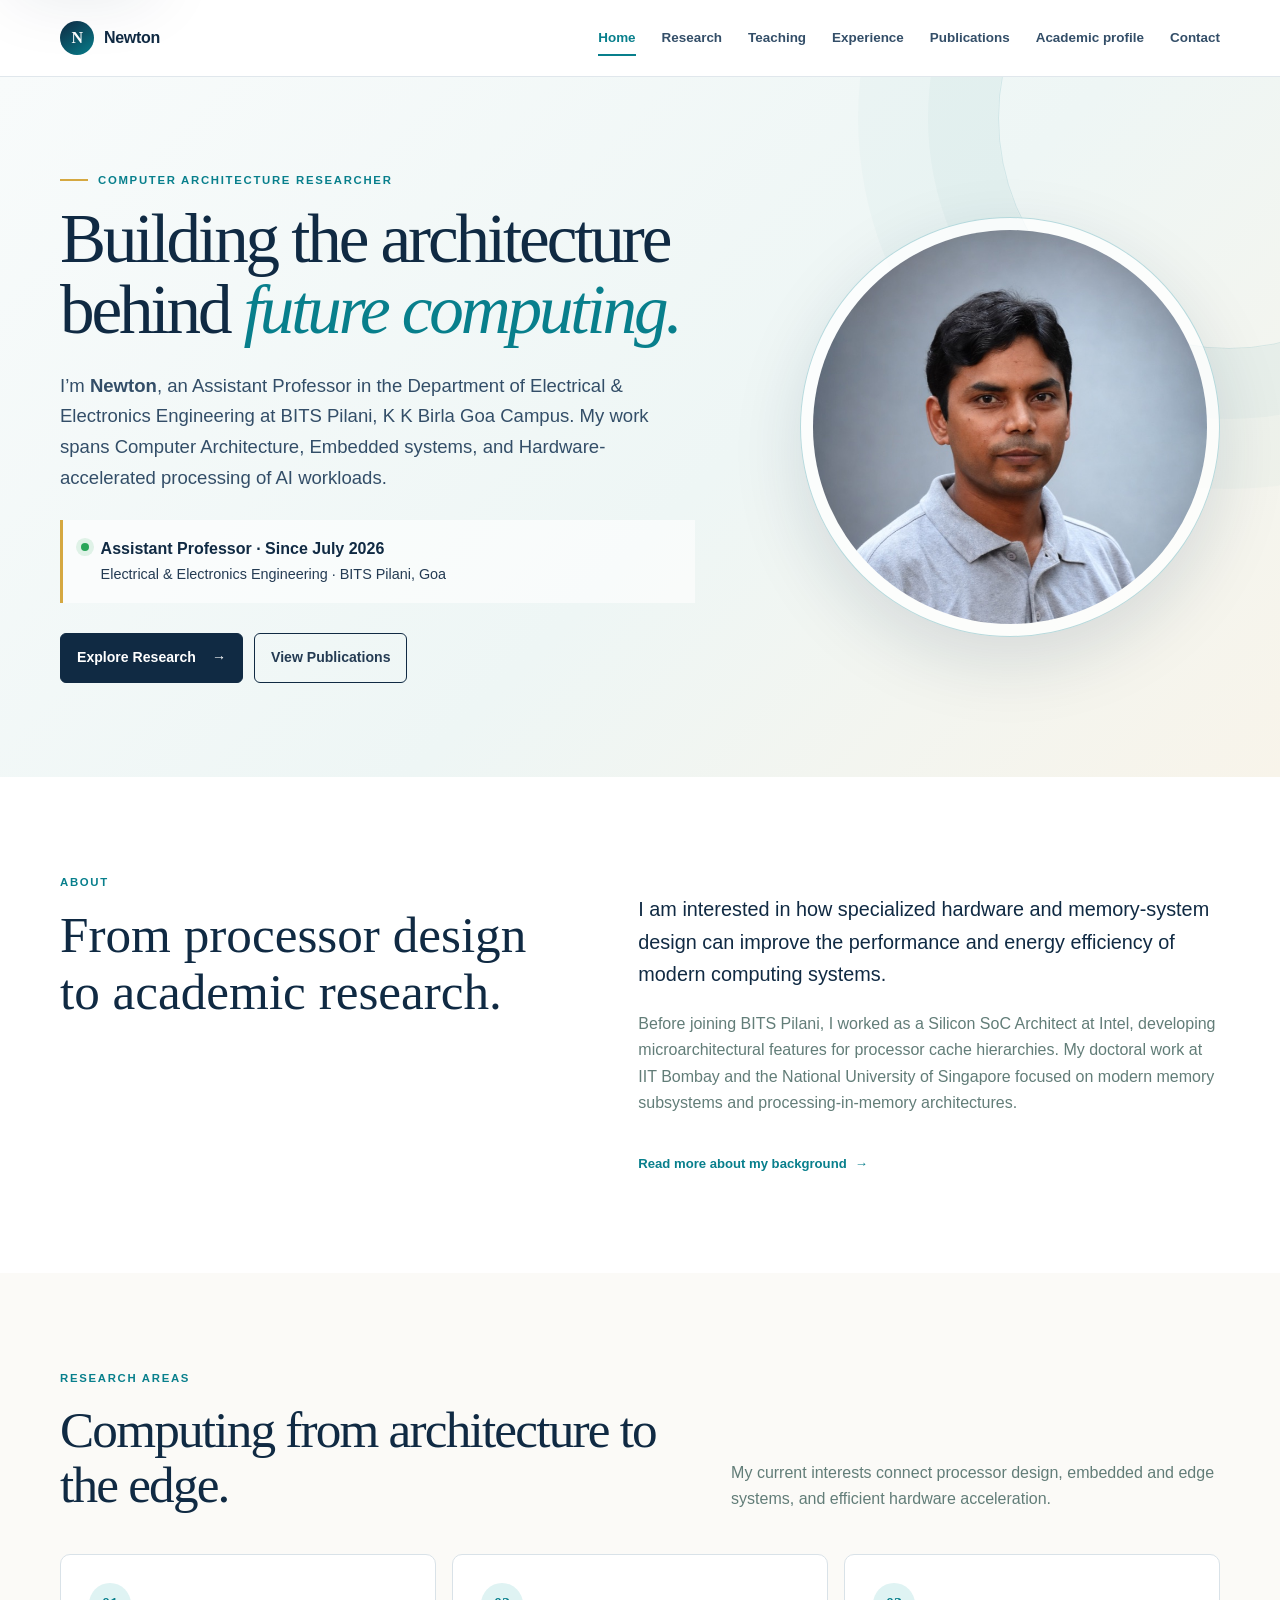
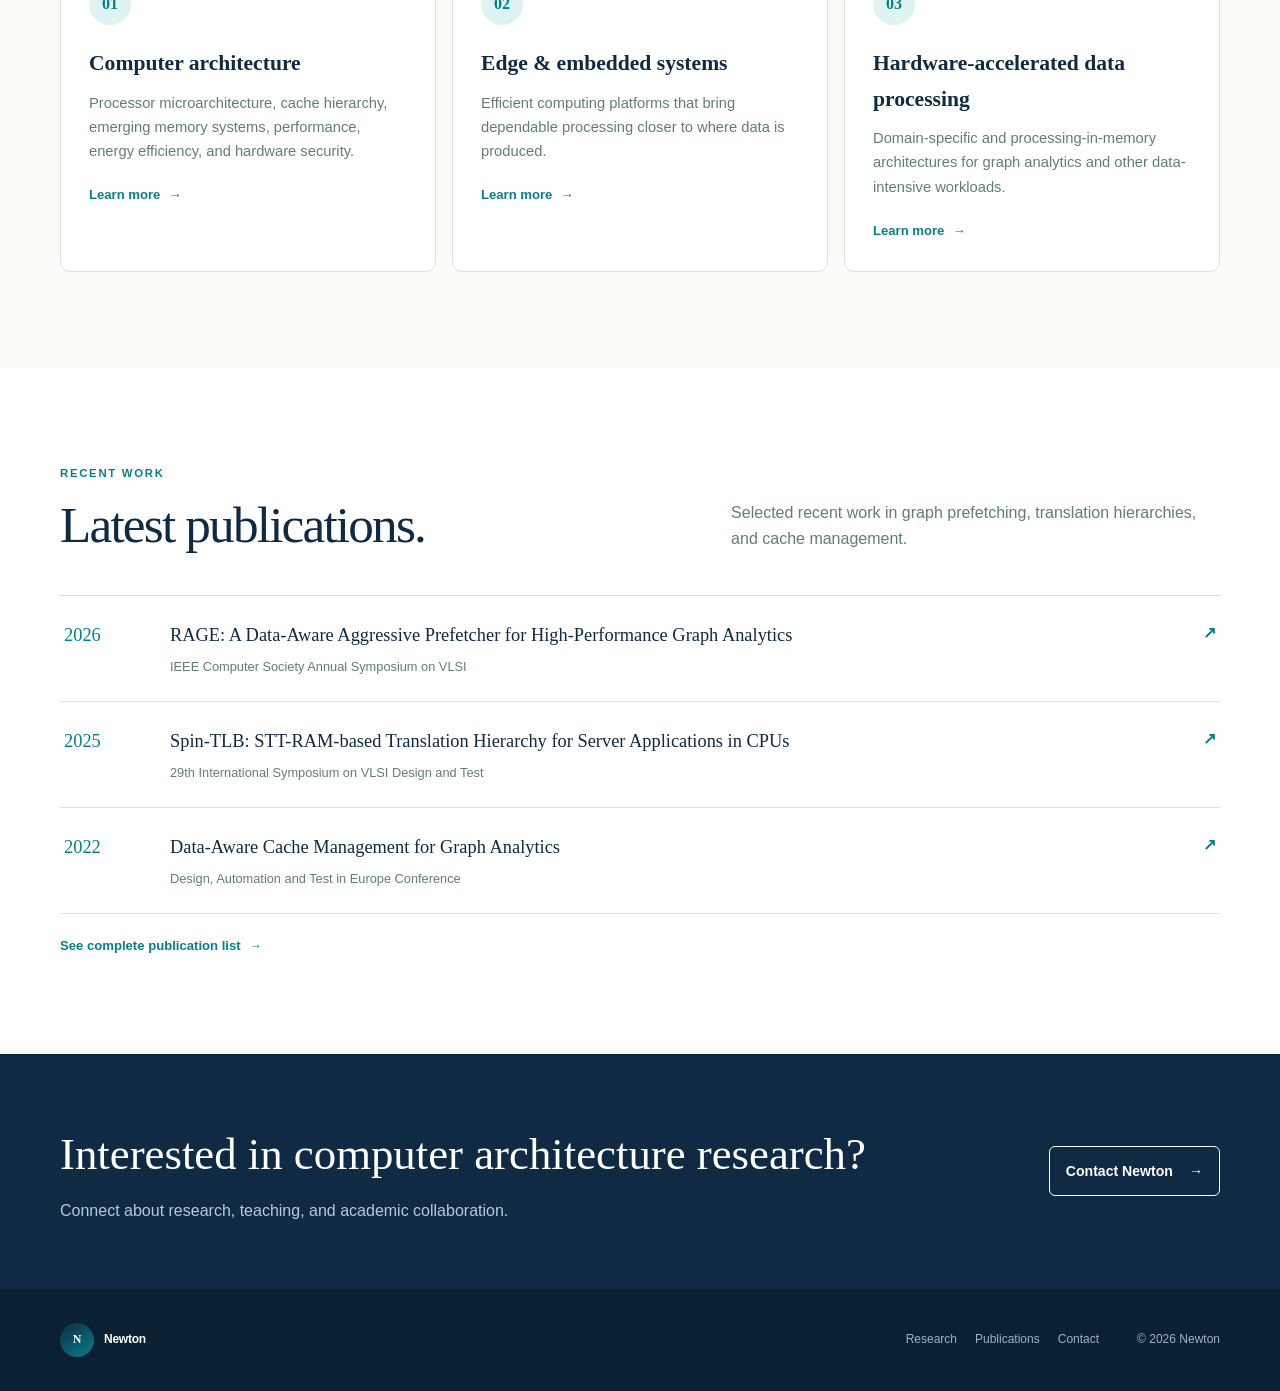
==== commit df4014da: "Update index.html" ====
--- a/index.html
+++ b/index.html
@@ -10,7 +10,7 @@
 </head>
 <body>
   <a class="skip-link" href="#main">Skip to content</a>
-  <header class="site-header"><nav class="nav container" aria-label="Primary navigation"><a class="brand" href="index.html"><span class="brand-mark">N</span><span>Newton</span></a><button class="menu-button" type="button" aria-label="Open navigation" aria-expanded="false" data-menu-button><i></i><i></i><i></i></button><div class="nav-links" data-menu><a href="index.html" aria-current="page">Home</a><a href="research.html">Research</a><a href="experience.html">Experience</a><a href="publications.html">Publications</a><a href="academic.html">Academic profile</a><a href="contact.html">Contact</a></div></nav></header>
+  <header class="site-header"><nav class="nav container" aria-label="Primary navigation"><a class="brand" href="index.html"><span class="brand-mark">N</span><span>Newton</span></a><button class="menu-button" type="button" aria-label="Open navigation" aria-expanded="false" data-menu-button><i></i><i></i><i></i></button><div class="nav-links" data-menu><a href="index.html" aria-current="page">Home</a><a href="research.html">Research</a><a href="teaching.html">Teaching</a><a href="experience.html">Experience</a><a href="publications.html">Publications</a><a href="academic.html">Academic profile</a><a href="contact.html">Contact</a></div></nav></header>
   <main id="main">
     <section class="hero"><div class="container hero-grid"><div><p class="eyebrow">Computer architecture researcher</p><h1>Building the architecture behind <span class="accent">future computing.</span></h1><p class="lead">I’m <strong>Newton</strong>, an Assistant Professor in the Department of Electrical &amp; Electronics Engineering at BITS Pilani, K K Birla Goa Campus. My work spans Computer Architecture, Embedded systems, and Hardware-accelerated processing of AI workloads.</p><div class="hero-role"><span></span><p><strong>Assistant Professor · Since July 2026</strong>Electrical &amp; Electronics Engineering · BITS Pilani, Goa</p></div><div class="actions"><a class="button primary" href="research.html">Explore Research <span>→</span></a><a class="button secondary" href="publications.html">View Publications</a></div></div><div class="portrait-shell"><div class="portrait-ring"><img src="assets/images/newton-professional-portrait.jpg" alt="Professional portrait of Newton" width="720" height="1200"></div></div></div></section>
     <section class="section"><div class="container profile-grid"><div><p class="kicker">About</p><h2>From processor design to academic research.</h2></div><div class="profile-body"><p>I am interested in how specialized hardware and memory-system design can improve the performance and energy efficiency of modern computing systems.</p><p>Before joining BITS Pilani, I worked as a Silicon SoC Architect at Intel, developing microarchitectural features for processor cache hierarchies. My doctoral work at IIT Bombay and the National University of Singapore focused on modern memory subsystems and processing-in-memory architectures.</p><a class="link-arrow" href="experience.html">Read more about my background <span>→</span></a></div></div></section>
